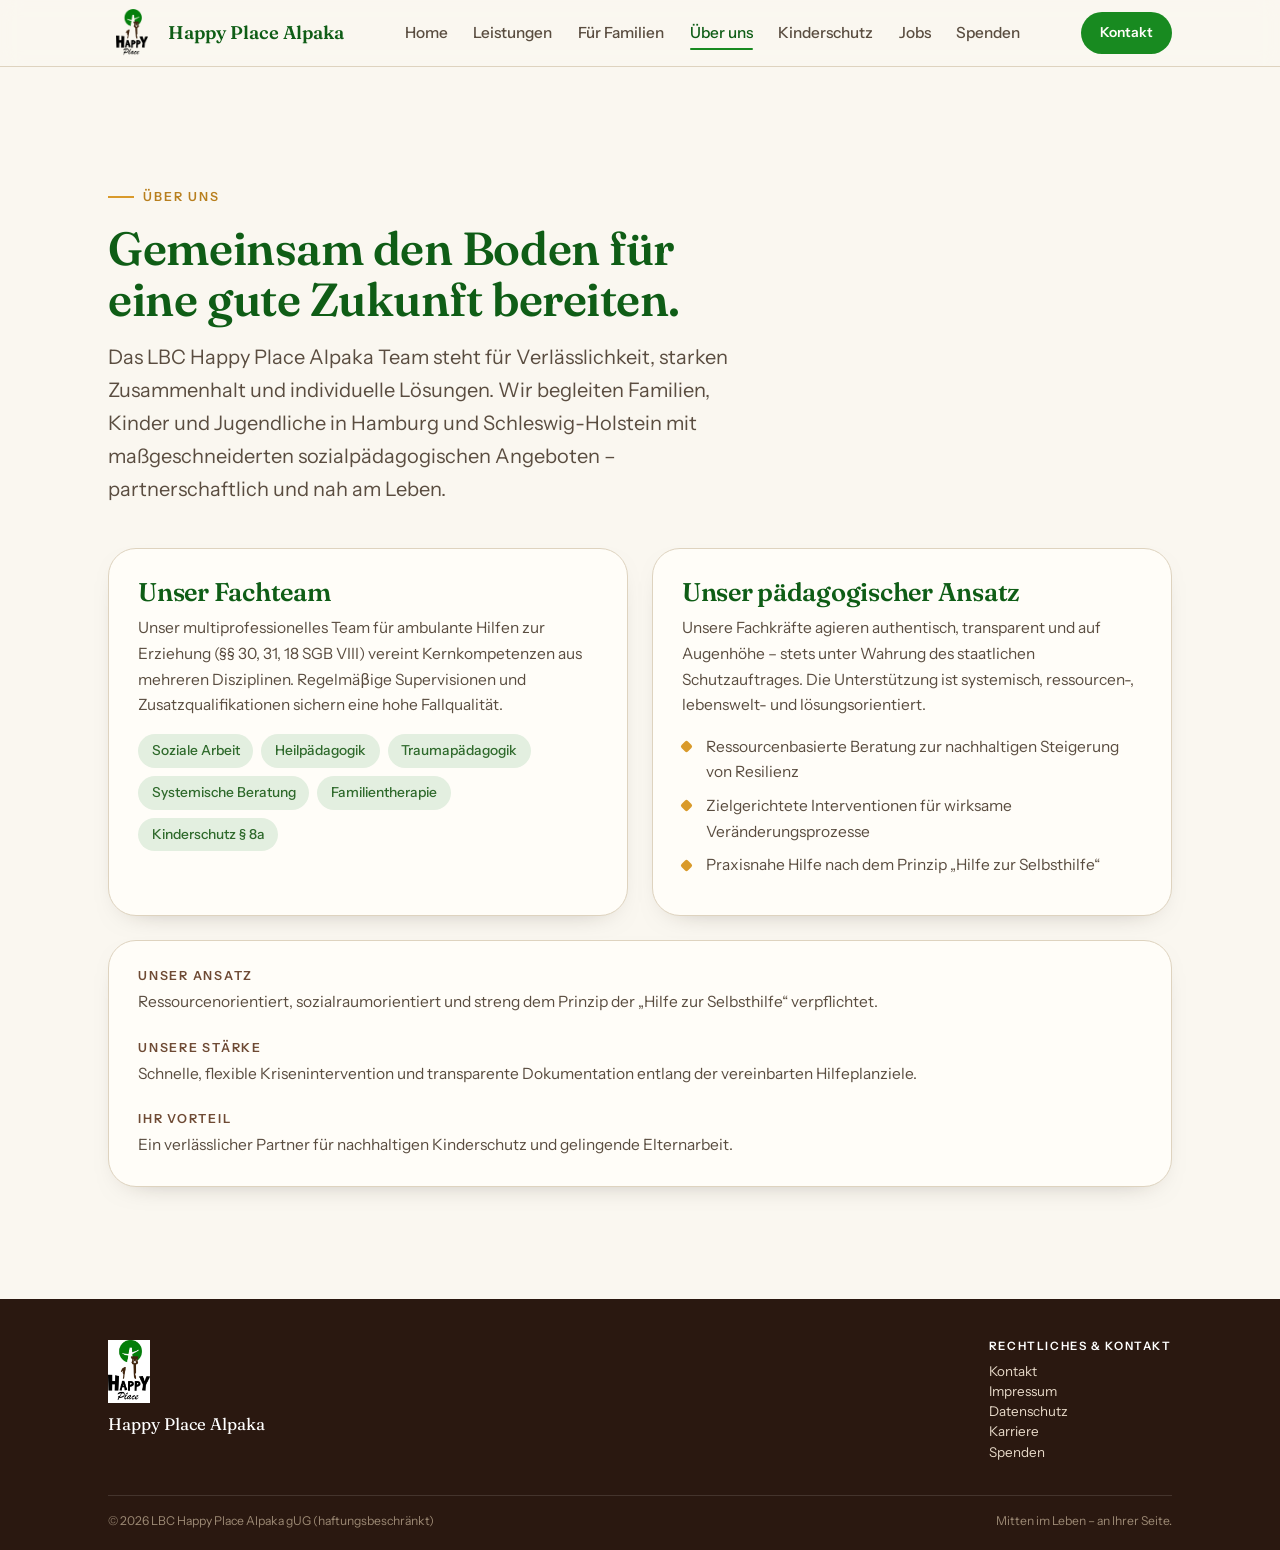
==== about.html @ c0c58ac3 "final version" ====
<!DOCTYPE html>
<html lang="de">
<head>
<meta charset="UTF-8" />
<meta name="viewport" content="width=device-width, initial-scale=1.0" />
<title>Über uns – LBC Happy Place Alpaka gUG</title>
<meta name="description" content="Unser multiprofessionelles Fachteam und unser pädagogischer Ansatz: ressourcen-, lebenswelt- und lösungsorientiert, auf Augenhöhe." />
<link rel="canonical" href="https://www.lbc-happy-place.de/about.html" />
<link rel="icon" type="image/png" href="images/logo.png">
<link rel="preconnect" href="https://fonts.googleapis.com">
<link rel="preconnect" href="https://fonts.gstatic.com" crossorigin>
<link href="https://fonts.googleapis.com/css2?family=Fraunces:opsz,wght@9..144,400;9..144,500;9..144,600;9..144,700&family=Instrument+Sans:wght@400;500;600&display=swap" rel="stylesheet">
<link rel="stylesheet" href="css/style.css">
</head>
<body>

<header>
  <div class="wrap nav">
    <a href="index.html" class="brand" aria-label="LBC Happy Place Alpaka">
      <img class="mark" src="images/logo.png" alt="Logo LBC Happy Place Alpaka">
      <span class="name">Happy Place Alpaka</span>
    </a>
    <nav class="nav-links" id="navlinks">
      <a href="index.html">Home</a>
      <a href="services.html">Leistungen</a>
      <a href="families.html">Für Familien</a>
      <a href="about.html">Über uns</a>
      <a href="child-protection.html">Kinderschutz</a>
      <a href="jobs.html">Jobs</a>
      <a href="donate.html">Spenden</a>
    </nav>
    <div class="nav-cta">
      <a href="contact.html" class="btn btn-primary btn-sm">Kontakt </a>
      <button class="menu-btn" id="menuBtn" aria-label="Menü öffnen" aria-expanded="false"><span></span><span></span><span></span></button>
    </div>
  </div>
</header>

<main id="top">

  <section class="section" id="über-uns">
    <div class="wrap">
      <div class="reveal" style="max-width:640px;">
        <span class="eyebrow">Über uns</span>
        <h1 style="font-size:clamp(1.9rem,4vw,2.9rem);">Gemeinsam den Boden für eine gute Zukunft bereiten.</h1>
        <p class="lead" style="margin-top:1rem;">Das LBC Happy Place Alpaka Team steht für Verlässlichkeit, starken Zusammenhalt und individuelle Lösungen. Wir begleiten Familien, Kinder und Jugendliche in Hamburg und Schleswig-Holstein mit maßgeschneiderten sozialpädagogischen Angeboten – partnerschaftlich und nah am Leben.</p>
      </div>
      <div class="about-grid">
        <div class="card reveal">
          <h3>Unser Fachteam</h3>
          <p>Unser multiprofessionelles Team für ambulante Hilfen zur Erziehung (&sect;&sect; 30, 31, 18 SGB VIII) vereint Kernkompetenzen aus mehreren Disziplinen. Regelmäβige Supervisionen und Zusatzqualifikationen sichern eine hohe Fallqualität.</p>
          <div class="chips">
            <span class="chip">Soziale Arbeit</span><span class="chip">Heilpädagogik</span><span class="chip">Traumapädagogik</span><span class="chip">Systemische Beratung</span><span class="chip">Familientherapie</span><span class="chip">Kinderschutz &sect; 8a</span>
          </div>
        </div>
        <div class="card reveal">
          <h3>Unser pädagogischer Ansatz</h3>
          <p>Unsere Fachkräfte agieren authentisch, transparent und auf Augenhöhe &ndash; stets unter Wahrung des staatlichen Schutzauftrages. Die Unterstützung ist systemisch, ressourcen-, lebenswelt- und lösungsorientiert.</p>
          <ul class="tick">
            <li>Ressourcenbasierte Beratung zur nachhaltigen Steigerung von Resilienz</li>
            <li>Zielgerichtete Interventionen für wirksame Veränderungsprozesse</li>
            <li>Praxisnahe Hilfe nach dem Prinzip &bdquo;Hilfe zur Selbsthilfe&ldquo;</li>
          </ul>
        </div>
      </div>
      <div class="card reveal" style="margin-top:1.5rem;">
        <div class="contact-block">
          <h4>Unser Ansatz</h4>
          <p style="margin:0;">Ressourcenorientiert, sozialraumorientiert und streng dem Prinzip der &bdquo;Hilfe zur Selbsthilfe&ldquo; verpflichtet.</p>
        </div>
        <div class="contact-block">
          <h4>Unsere Stärke</h4>
          <p style="margin:0;">Schnelle, flexible Krisenintervention und transparente Dokumentation entlang der vereinbarten Hilfeplanziele.</p>
        </div>
        <div class="contact-block" style="margin-bottom:0;">
          <h4>Ihr Vorteil</h4>
          <p style="margin:0;">Ein verlässlicher Partner für nachhaltigen Kinderschutz und gelingende Elternarbeit.</p>
        </div>
      </div>
    </div>
  </section>

</main>

<footer>
  <div class="wrap">
    <div class="foot-grid">
      <div class="foot-brand">
        <img src="images/logo-footer.jpg" alt="Logo LBC Happy Place Alpaka">
        <div class="name">Happy Place Alpaka</div>
       
      </div>
     
      <div class="legal-contact">
        <h4>Rechtliches &amp; Kontakt</h4>
        <p>
          <a href="contact.html">Kontakt</a><br>
          <a href="impressum.html">Impressum</a><br>
          <a href="privacy-policy.html">Datenschutz</a><br>
          <a href="jobs.html">Karriere</a><br>
          <a href="donate.html">Spenden</a>
        </p>
      </div>
    </div>

   
    <div class="foot-bottom">
      <span>&copy; <span id="year"></span> LBC Happy Place Alpaka gUG (haftungsbeschränkt)</span>
      <span>Mitten im Leben &ndash; an Ihrer Seite.</span>
    </div>
  </div>
</footer>

<script src="js/main.js" defer></script>
</body>
</html>
---- css/style.css ----
:root{
  --ink:#241a12; --ink-soft:#5a4d40;
  --green:#188a20; --green-deep:#0f5d16; --green-darker:#0b4611; --green-soft:#8dbf86;
  --brown:#3c2417; --brown-deep:#2a1810; --brown-mid:#6e4a34;
  --paper:#faf7f0; --sand:#efe8da; --sand-line:#ded3bf;
  --gold:#d99a2b; --gold-deep:#b87f1e; --white:#fffdf8;
  --radius:18px; --radius-lg:28px;
  --shadow:0 18px 40px -24px rgba(36,26,18,.5);
  --shadow-soft:0 10px 30px -22px rgba(36,26,18,.5);
  --maxw:1140px;
}
*{box-sizing:border-box;}
html{scroll-behavior:smooth;}
body{margin:0;font-family:"Instrument Sans",system-ui,-apple-system,Segoe UI,Roboto,sans-serif;color:var(--ink);background:var(--paper);line-height:1.65;-webkit-font-smoothing:antialiased;}
h1,h2,h3,h4{font-family:"Fraunces",Georgia,serif;font-weight:600;line-height:1.1;color:var(--green-deep);margin:0;letter-spacing:-.01em;}
h1{font-size:clamp(2.5rem,6vw,4.2rem);}
h2{font-size:clamp(1.9rem,4vw,2.9rem);}
h3{font-size:clamp(1.25rem,2.3vw,1.6rem);}
p{margin:0 0 1rem;}
a{color:inherit;}
img,svg{max-width:100%;display:block;}
ul{margin:0;padding:0;list-style:none;}
.wrap{max-width:var(--maxw);margin:0 auto;padding:0 clamp(1.2rem,4vw,2.4rem);}
.eyebrow{display:inline-flex;align-items:center;gap:.55rem;font-size:.78rem;font-weight:600;letter-spacing:.16em;text-transform:uppercase;color:var(--gold-deep);margin-bottom:1rem;}
.eyebrow::before{content:"";width:26px;height:1.5px;background:var(--gold);display:inline-block;}
.section{padding:clamp(4rem,9vw,7rem) 0;}
.lead{font-size:clamp(1.05rem,1.6vw,1.25rem);color:var(--ink-soft);max-width:60ch;}

.btn{display:inline-flex;align-items:center;gap:.5rem;font-weight:600;font-size:1rem;text-decoration:none;cursor:pointer;padding:.85rem 1.5rem;border-radius:999px;border:1.5px solid transparent;transition:transform .18s ease, background .2s ease, color .2s ease;}
.btn-sm{padding:.55rem 1.1rem;font-size:.86rem;}
.btn-primary{background:var(--green);color:var(--white);box-shadow:var(--shadow-soft);}
.btn-primary:hover{background:var(--green-deep);transform:translateY(-2px);}
.btn-ghost{background:transparent;color:var(--green-deep);border-color:var(--green-soft);}
.btn-ghost:hover{background:var(--sand);transform:translateY(-2px);}
.btn-gold{background:var(--gold);color:var(--brown-deep);}
.btn-gold:hover{background:var(--gold-deep);color:var(--white);transform:translateY(-2px);}
a:focus-visible,button:focus-visible,input:focus-visible,textarea:focus-visible{outline:3px solid var(--gold);outline-offset:3px;border-radius:6px;}

header{position:sticky;top:0;z-index:50;background:rgba(250,247,240,.88);backdrop-filter:blur(10px);border-bottom:1px solid var(--sand-line);}
.nav{display:flex;align-items:center;justify-content:space-between;gap:1rem;padding-top:.55rem;padding-bottom:.55rem;}
.brand{display:flex;align-items:center;gap:.7rem;text-decoration:none;}
.brand .mark{width:48px;height:48px;flex:none;object-fit:contain;}
.brand .name{font-family:"Fraunces",serif;font-weight:600;font-size:1.15rem;line-height:1.05;color:var(--green-deep);}
.brand .name small{display:block;font-family:"Instrument Sans",sans-serif;font-weight:500;font-size:.66rem;letter-spacing:.13em;text-transform:uppercase;color:var(--brown-mid);}
.nav-links{display:flex;align-items:center;gap:1.6rem;}
.nav-links a{position:relative;display:inline-block;text-decoration:none;font-weight:500;font-size:.96rem;color:var(--ink-soft);transition:color .18s;}
.nav-links a::after{content:"";position:absolute;left:0;bottom:-5px;width:0;height:2px;background:var(--gold);border-radius:2px;transition:width .25s ease;}
.nav-links a:hover{color:var(--green-deep);}
.nav-links a:hover::after{width:100%;}
.nav-links a.active{color:var(--green-deep);}
.nav-links a.active::after{width:100%;background:var(--green);}
.nav-cta{display:flex;align-items:center;gap:.9rem;}
.menu-btn{display:none;background:none;border:none;cursor:pointer;padding:.4rem;}
.menu-btn span{display:block;width:24px;height:2px;background:var(--green-deep);margin:5px 0;border-radius:2px;transition:.25s;}
@media (max-width:900px){
  .nav {
        padding-left: 1.25rem;
        padding-right: 1.25rem;
    }
  .nav-links{position:fixed;inset:66px 0 auto 0;flex-direction:column;align-items:flex-start;gap:0;background:var(--paper);border-bottom:1px solid var(--sand-line);padding:.5rem 0;transform:translateY(-140%);transition:transform .3s ease;box-shadow:var(--shadow);}
  .nav-links.open{transform:translateY(0);}
  .nav-links a{width:100%;padding:.85rem clamp(1.2rem,4vw,2.4rem);border-top:1px solid var(--sand-line);}
  .menu-btn{display:block;}
  .nav-cta{gap:.5rem;}
}

@media (max-width:480px){
  .brand .name small{display:none;}
  .brand .mark{width:38px;height:38px;}
  .nav-cta{gap:.35rem;}
  .nav-cta .btn-sm{padding:.5rem .8rem;font-size:.78rem;}
}

.hero{position:relative;overflow:hidden;padding-top:clamp(2rem,5vw,3.5rem);}
.hero-grid{display:grid;grid-template-columns:1.05fr .95fr;gap:clamp(2rem,5vw,4rem);align-items:center;}
.hero .tags{display:flex;flex-wrap:wrap;gap:.5rem;margin:1.4rem 0 0;}
.tag{font-size:.82rem;font-weight:600;color:var(--green-deep);background:var(--sand);border:1px solid var(--sand-line);padding:.35rem .8rem;border-radius:999px;}
.hero-cta{display:flex;flex-wrap:wrap;gap:.8rem;margin-top:1.9rem;}
.logo-panel{background:radial-gradient(120% 100% at 50% 22%, var(--white), var(--sand));border:1px solid var(--sand-line);border-radius:var(--radius-lg);padding:clamp(1.6rem,4vw,2.8rem);box-shadow:var(--shadow);display:grid;place-items:center;}
.logo-panel img{width:min(330px,82%);height:auto;filter:drop-shadow(0 14px 26px rgba(36,26,18,.16));}
@media (max-width:820px){
  .hero-grid{grid-template-columns:1fr;}
  .hero-scene{order:-1;max-width:240px;margin:0 auto;}
  .logo-panel{padding:1.1rem;}
  .logo-panel img{width:min(200px,72%);}
}
@media (max-width:480px){
  .hero-scene{max-width:170px;}
  .logo-panel img{width:min(140px,68%);}
}

.band{background:var(--green-darker);color:#e7f1e3;}
.band h2{color:var(--white);}
.band .lead{color:#c7ddc1;}
.values{display:grid;grid-template-columns:repeat(3,1fr);gap:1.4rem;margin-top:2.4rem;}
.values-2{grid-template-columns:repeat(2,1fr);}
@media (max-width:760px){.values-2{grid-template-columns:1fr;}}
.value{background:rgba(255,255,255,.06);border:1px solid rgba(255,255,255,.13);border-radius:var(--radius);padding:1.6rem;transition:transform .2s ease, background .2s ease, box-shadow .2s ease;}
.value:hover{transform:translateY(-4px);background:rgba(255,255,255,.1);box-shadow:0 18px 34px -20px rgba(0,0,0,.55);}
.value h3{color:#fff;font-size:1.15rem;margin-bottom:.5rem;}
.value p{color:#c7ddc1;margin:0;font-size:.98rem;}
.value .ico{width:34px;height:34px;margin-bottom:.9rem;color:var(--gold);}
@media (max-width:760px){.values{grid-template-columns:1fr;}}

.services{display:grid;grid-template-columns:repeat(3,1fr);gap:1.5rem;margin-top:2.8rem;}
.service{background:var(--white);border:1px solid var(--sand-line);border-radius:var(--radius-lg);padding:1.8rem;display:flex;flex-direction:column;box-shadow:var(--shadow-soft);transition:transform .2s ease, box-shadow .2s ease;}
.service:hover{transform:translateY(-4px);box-shadow:var(--shadow);}
.service .para{font-size:.85rem;font-weight:600;letter-spacing:.06em;color:var(--gold-deep);text-transform:uppercase;}
.service h3{margin:.5rem 0 .4rem;}
.service .devise{font-family:"Fraunces",serif;font-style:italic;color:var(--brown-mid);font-size:1.05rem;margin-bottom:.9rem;}
.service p{font-size:.97rem;color:var(--ink-soft);}
.service .goals{margin-top:auto;padding-top:1.1rem;border-top:1px dashed var(--sand-line);}
.service .goals h4{font-family:"Instrument Sans",sans-serif;font-size:.78rem;letter-spacing:.14em;text-transform:uppercase;color:var(--green-deep);margin-bottom:.6rem;}
.service .goals li{position:relative;padding-left:1.4rem;font-size:.92rem;color:var(--ink-soft);margin-bottom:.4rem;}
.service .goals li::before{content:"";position:absolute;left:0;top:.55em;width:8px;height:8px;border-radius:50%;background:var(--green-soft);}
@media (max-width:900px){.services{grid-template-columns:1fr;}}

.alt{background:var(--sand);}
.split{display:grid;grid-template-columns:1fr 1fr;gap:clamp(2rem,5vw,4rem);align-items:center;}
@media (max-width:820px){.split{grid-template-columns:1fr;}}
.steps{display:flex;flex-direction:column;gap:1rem;margin-top:1.6rem;}
.step{display:flex;gap:1rem;align-items:flex-start;background:var(--white);border:1px solid var(--sand-line);border-radius:var(--radius);padding:1.1rem 1.3rem;}
.step .num{flex:none;width:38px;height:38px;border-radius:50%;background:var(--green);color:#fff;font-family:"Fraunces",serif;font-weight:600;display:grid;place-items:center;font-size:1.05rem;}
.step h4{font-family:"Fraunces",serif;color:var(--green-deep);font-size:1.1rem;margin:0 0 .2rem;}
.step p{margin:0;font-size:.94rem;color:var(--ink-soft);}
.free-card{background:var(--green-darker);color:#fff;border-radius:var(--radius-lg);padding:2.2rem;box-shadow:var(--shadow);}
.free-card .big{font-family:"Fraunces",serif;font-size:clamp(2rem,4vw,2.8rem);color:var(--gold);line-height:1.05;margin-bottom:.6rem;}
.free-card p{color:#c7ddc1;margin-bottom:0;}
.free-card ul{margin:1.4rem 0 0;}
.free-card li{position:relative;padding-left:1.6rem;margin-bottom:.6rem;color:#e7f1e3;font-size:.96rem;}
.free-card li::before{content:"\2713";position:absolute;left:0;color:var(--gold);font-weight:700;}

.about-grid{display:grid;grid-template-columns:repeat(2,1fr);gap:1.5rem;margin-top:2.6rem;}
.card{background:var(--white);border:1px solid var(--sand-line);border-radius:var(--radius-lg);padding:1.8rem;box-shadow:var(--shadow-soft);}
.card h3{margin-bottom:.6rem;}
.card p,.card li{font-size:.97rem;color:var(--ink-soft);}
.tick li{position:relative;padding-left:1.5rem;margin-bottom:.5rem;}
.tick li::before{content:"";position:absolute;left:0;top:.55em;width:9px;height:9px;border-radius:2px;background:var(--gold);transform:rotate(45deg);}
@media (max-width:760px){.about-grid{grid-template-columns:1fr;}}
.chips{display:flex;flex-wrap:wrap;gap:.5rem;margin-top:1rem;}
.chip{font-size:.86rem;background:#e3efe0;color:#2f6a2c;border-radius:999px;padding:.35rem .85rem;font-weight:500;}

.schutz{background:linear-gradient(180deg,#0b4611 0%,#0f5d16 100%);color:#e7f1e3;}
.schutz h2{color:#fff;}
.schutz .lead{color:#c7ddc1;}
.urgent{display:flex;gap:1rem;align-items:flex-start;background:rgba(217,154,43,.15);border:1px solid rgba(217,154,43,.5);border-radius:var(--radius);padding:1.2rem 1.4rem;margin:2rem 0 2.6rem;}
.urgent .ico{flex:none;width:30px;height:30px;color:var(--gold);}
.urgent strong{color:var(--gold);}
.urgent p{margin:0;color:#e7f1e3;font-size:.96rem;}
.flow{max-width:760px;margin:0 auto;}
.flow-step{position:relative;display:flex;gap:1.2rem;padding-bottom:1.6rem;}
.flow-step:last-child{padding-bottom:0;}
.flow-rail{flex:none;display:flex;flex-direction:column;align-items:center;}
.flow-dot{width:44px;height:44px;border-radius:50%;background:rgba(255,255,255,.08);border:1.5px solid var(--green-soft);color:#fff;font-family:"Fraunces",serif;font-weight:600;display:grid;place-items:center;font-size:1.05rem;}
.flow-step:last-child .flow-line{display:none;}
.flow-line{flex:1;width:2px;background:linear-gradient(var(--green-soft),rgba(141,191,134,.25));margin:.3rem 0;}
.flow-body{background:rgba(255,255,255,.05);border:1px solid rgba(255,255,255,.12);border-radius:var(--radius);padding:1rem 1.3rem;flex:1;}
.flow-body h4{font-family:"Fraunces",serif;color:#fff;font-size:1.08rem;margin:0 0 .25rem;}
.flow-body p{margin:0;font-size:.93rem;color:#c7ddc1;}
.flow-out{display:inline-block;margin-top:.6rem;font-size:.8rem;font-weight:600;color:#d7eccf;background:rgba(141,191,134,.22);border:1px solid rgba(141,191,134,.4);border-radius:999px;padding:.2rem .7rem;}

.roles{background:var(--white);border:1px solid var(--sand-line);border-radius:var(--radius-lg);padding:1.8rem;box-shadow:var(--shadow-soft);}
.roles h3{margin-bottom:.9rem;}
.role{display:flex;align-items:center;gap:.7rem;padding:.7rem 0;border-bottom:1px solid var(--sand-line);font-weight:500;}
.role:last-child{border-bottom:none;}
.role small{color:var(--ink-soft);font-weight:400;}
.two-lists{display:grid;grid-template-columns:1fr 1fr;gap:1.4rem;margin-top:1.6rem;}
@media (max-width:620px){.two-lists{grid-template-columns:1fr;}}
.sublabel{font-family:'Instrument Sans',sans-serif;font-size:.78rem;letter-spacing:.14em;text-transform:uppercase;color:var(--brown-mid);margin:0 0 .6rem;}

.spenden{background:var(--gold);color:var(--brown-deep);}
.spenden h2{color:var(--brown-deep);}
.donate-grid{display:grid;grid-template-columns:1.1fr .9fr;gap:2.5rem;align-items:center;margin-top:1.5rem;}
@media (max-width:760px){.donate-grid{grid-template-columns:1fr;}}
.iban-card{background:var(--brown-deep);color:#fff;border-radius:var(--radius-lg);padding:1.9rem;box-shadow:var(--shadow);}
.iban-card .row{display:flex;justify-content:space-between;gap:1rem;padding:.6rem 0;border-bottom:1px solid rgba(255,255,255,.14);}
.iban-card .row:last-child{border-bottom:none;}
.iban-card .k{color:#d9c4a8;font-size:.85rem;letter-spacing:.05em;text-transform:uppercase;}
.iban-card .v{font-weight:600;font-variant-numeric:tabular-nums;}

.contact-grid{display:grid;grid-template-columns:1fr 1fr;gap:clamp(2rem,5vw,3.5rem);margin-top:2.4rem;}
@media (max-width:820px){.contact-grid{grid-template-columns:1fr;}}
form .field{margin-bottom:1.1rem;}
form label{display:block;font-weight:600;font-size:.9rem;margin-bottom:.35rem;color:var(--green-deep);}
form input,form textarea{width:100%;font-family:inherit;font-size:1rem;color:var(--ink);background:var(--white);border:1.5px solid var(--sand-line);border-radius:12px;padding:.8rem 1rem;}
form textarea{min-height:120px;resize:vertical;}
.consent{display:flex;gap:.7rem;align-items:flex-start;font-size:.88rem;color:var(--ink-soft);}
.consent input{width:auto;margin-top:.25rem;}
.form-note{font-size:.85rem;color:var(--ink-soft);background:#e6f0e2;border-radius:12px;padding:.8rem 1rem;margin-bottom:1.2rem;border:1px solid #cfe3c8;}
.form-ok{display:none;background:var(--green-deep);color:#fff;border-radius:12px;padding:1rem 1.2rem;margin-top:1rem;font-weight:500;}
.contact-block{margin-bottom:1.6rem;}
.contact-block h4{font-family:"Instrument Sans",sans-serif;font-size:.78rem;letter-spacing:.14em;text-transform:uppercase;color:var(--brown-mid);margin:0 0 .4rem;}
.contact-block a{color:var(--green-deep);text-decoration:none;font-weight:600;}
.contact-block a:hover{text-decoration:underline;}

footer{background:var(--brown-deep);color:#cbb8a4;padding:clamp(1.8rem,3.2vw,2.6rem) 0 1.2rem;}
footer h4{color:#fff;font-family:"Instrument Sans",sans-serif;font-size:.72rem;letter-spacing:.14em;text-transform:uppercase;margin:0 0 .5rem;}
.foot-grid{display:grid;grid-template-columns:1.4fr 1fr 1fr;gap:1.3rem;}
@media (max-width:760px){.foot-grid{grid-template-columns:1fr;gap:1rem;}}
footer p,footer li{font-size:.84rem;line-height:1.5;color:#b7a48f;}
footer a{color:#e7d9c8;text-decoration:none;}
footer a:hover{text-decoration:underline;}
.foot-brand img{width:42px;height:auto;margin-bottom:.5rem;}
.foot-brand .name{font-family:"Fraunces",serif;color:#fff;font-size:1.05rem;margin-bottom:.25rem;}
.foot-datenschutz{border-top:1px solid rgba(255,255,255,.12);margin-top:1.1rem;padding-top:1rem;}
.foot-datenschutz h4{margin-bottom:.5rem;}
.foot-datenschutz p{font-size:.78rem;line-height:1.6;color:#b7a48f;margin:0;max-width:76ch;}
.foot-bottom{border-top:1px solid rgba(255,255,255,.12);margin-top:1.1rem;padding-top:.9rem;display:flex;flex-wrap:wrap;justify-content:space-between;gap:.5rem;font-size:.76rem;color:#9c8974;}

.reveal{opacity:0;transform:translateY(22px);transition:opacity .7s ease, transform .7s ease;}
.reveal.in{opacity:1;transform:none;}
@media (prefers-reduced-motion:reduce){.reveal{opacity:1;transform:none;transition:none;}html{scroll-behavior:auto;}.btn,.service{transition:none;}}

.foot-grid {
    display: grid;
    grid-template-columns: 1fr auto;
    column-gap: 10px;
}

.schutz h1{color: var(--gold)}
.schutz h3{color: var(--gold)}

.donate-eyebrow {
  color: var(--brown-deep);
  display: flex;
  align-items: center;
  gap: 14px;
}

.donate-eyebrow::before {
  content: "";
  width: 26px;
  height: 1.5px;
  background: var(--brown-deep);
  display: inline-block;
}


.eyebrow--thin::before {
  height: 1.4px;
  transform: translateZ(0); /* Locks subpixel rendering */
}
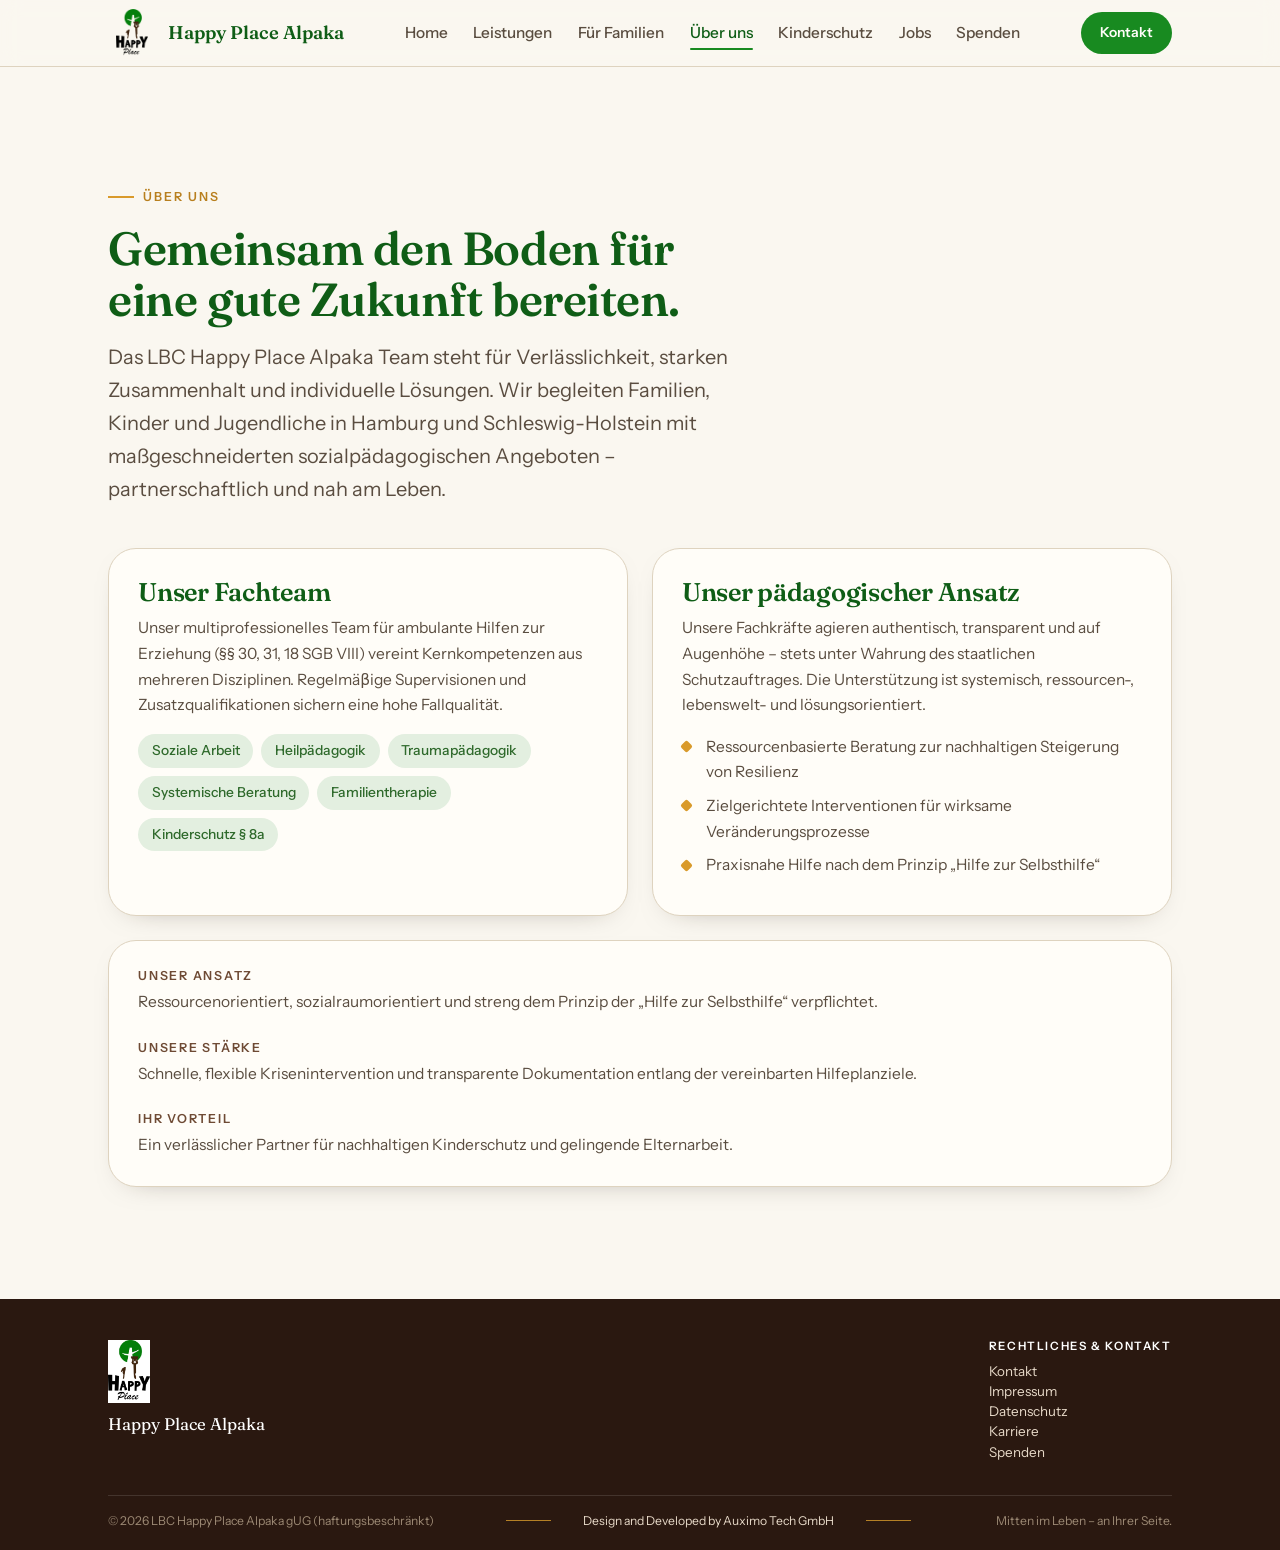
==== commit aaebb917: "version 11" ====
--- a/about.html
+++ b/about.html
@@ -85,12 +85,12 @@
 <footer>
   <div class="wrap">
     <div class="foot-grid">
+      
       <div class="foot-brand">
         <img src="images/logo-footer.jpg" alt="Logo LBC Happy Place Alpaka">
         <div class="name">Happy Place Alpaka</div>
-       
       </div>
-     
+
       <div class="legal-contact">
         <h4>Rechtliches &amp; Kontakt</h4>
         <p>
@@ -101,12 +101,29 @@
           <a href="donate.html">Spenden</a>
         </p>
       </div>
+
     </div>
 
-   
     <div class="foot-bottom">
-      <span>&copy; <span id="year"></span> LBC Happy Place Alpaka gUG (haftungsbeschränkt)</span>
+
+      <span>
+        &copy; <span id="year"></span> LBC Happy Place Alpaka gUG (haftungsbeschränkt)
+      </span>
+
+      
+      <a 
+        href="https://www.auximo.ch/de-ch/home"
+        class="auximo-credit"
+        target="_blank"
+        rel="noopener noreferrer"
+      >
+        <span class="credit-line"></span>
+        <span>Design and Developed by Auximo Tech GmbH</span>
+        <span class="credit-line"></span>
+      </a>
+
       <span>Mitten im Leben &ndash; an Ihrer Seite.</span>
+
     </div>
   </div>
 </footer>
--- a/css/style.css
+++ b/css/style.css
@@ -241,4 +241,80 @@
 .eyebrow--thin::before {
   height: 1.4px;
   transform: translateZ(0); /* Locks subpixel rendering */
+}
+
+.contact-person {
+  margin-bottom: 35px;
+}
+
+.contact-name {
+  margin: 0 0 8px 0;
+}
+
+.contact-details {
+  display: flex;
+  align-items: center;
+  gap: 35px;
+  flex-wrap: nowrap;
+}
+
+.contact-detail {
+  margin: 0;
+}
+
+.contact-detail a {
+  text-decoration: none;
+  font-weight: 400;
+}
+
+.foot-bottom {
+  display: grid;
+  grid-template-columns: 1fr auto 1fr;
+  align-items: center;
+  column-gap: 3.5rem;
+}
+
+.foot-bottom > span:first-child {
+  justify-self: start;
+  white-space: nowrap;
+}
+
+.foot-bottom > span:last-child {
+  justify-self: end;
+  white-space: nowrap;
+}
+
+.auximo-credit {
+  display: flex;
+  align-items: center;
+  justify-content: center;
+  gap: 2rem;
+  white-space: nowrap;
+}
+
+.foot-bottom > .auximo-credit {
+  margin-left: 1rem;
+}
+
+.auximo-credit:hover {
+  color: var(--gold);
+}
+
+.credit-line {
+  width: 45px;
+  height: 1px;
+  background: var(--gold);
+  opacity: 0.8;
+}
+
+@media (max-width: 800px) {
+  .foot-bottom {
+    grid-template-columns: 1fr;
+    text-align: center;
+    gap: 1rem;
+  }
+
+  .auximo-credit {
+    order: -1;
+  }
 }
